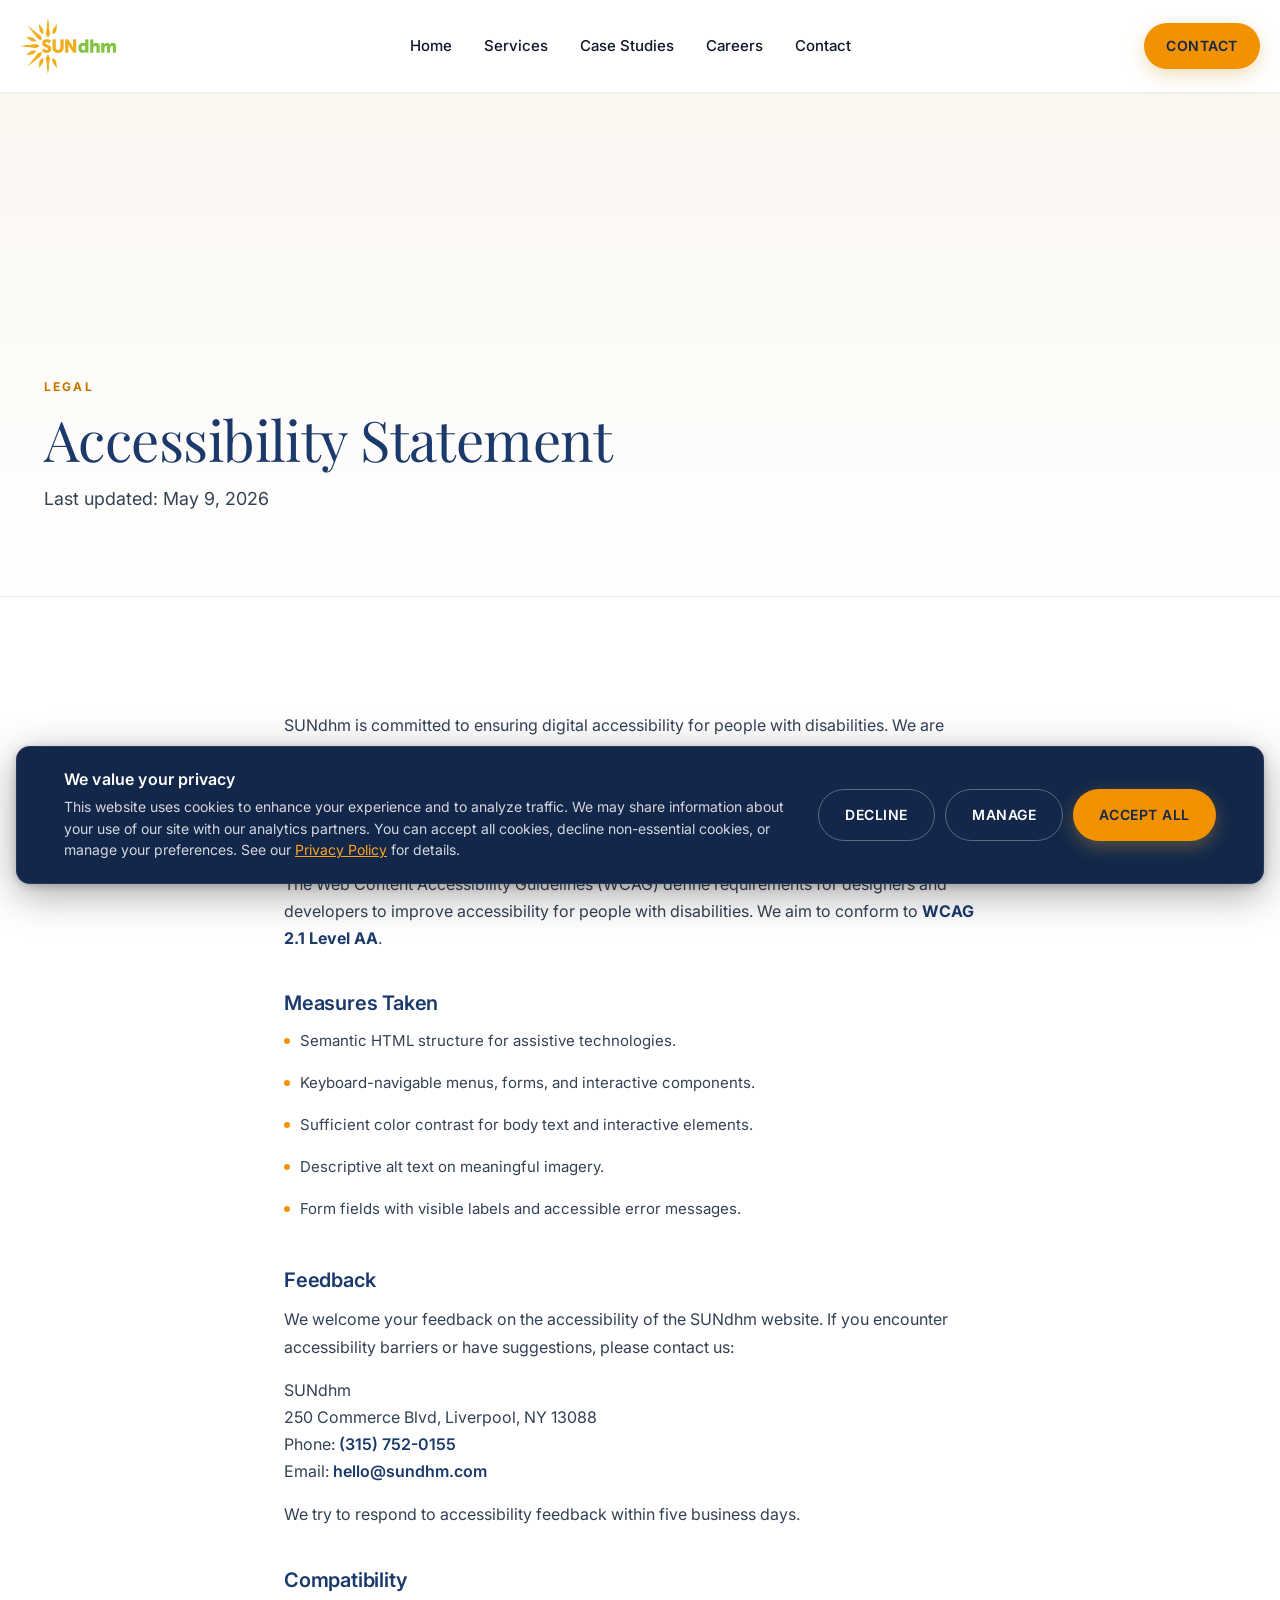
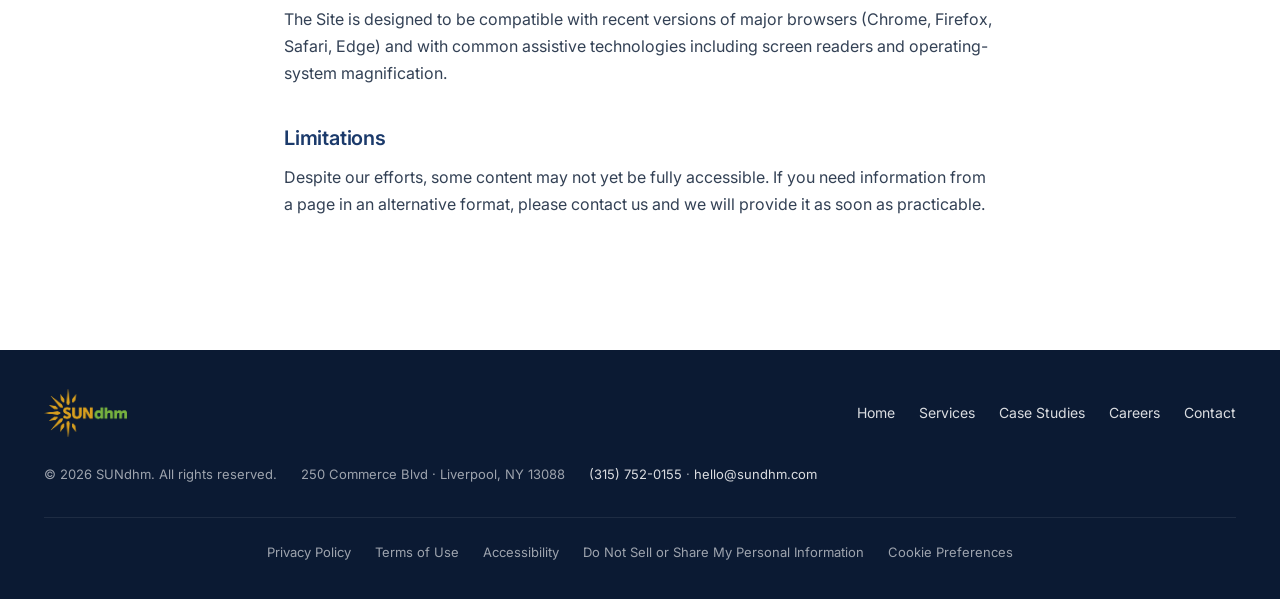
==== accessibility.html @ 51ddf838 "Add top-level Case Studies hub page, keep preview clip on Services - New /case-studies.html hub page" ====
<!doctype html>
<html lang="en">
<head>
<meta charset="utf-8" />
<meta name="viewport" content="width=device-width,initial-scale=1" />
<title>Accessibility Statement · SUNdhm</title>
<meta name="description" content="SUNdhm's commitment to digital accessibility and conformance with WCAG 2.1 Level AA." />
<link rel="canonical" href="https://www.sundhm.com/accessibility.html" />

<meta name="geo.region" content="US-NY" />
<meta name="geo.placename" content="Liverpool" />

<meta property="og:type" content="website" />
<meta property="og:site_name" content="SUNdhm" />
<meta property="og:locale" content="en_US" />
<meta property="og:title" content="Accessibility Statement · SUNdhm" />
<meta property="og:description" content="SUNdhm's commitment to digital accessibility and conformance with WCAG 2.1 Level AA." />
<meta property="og:url" content="https://www.sundhm.com/accessibility.html" />
<meta property="og:image" content="https://www.sundhm.com/assets/images/hero-hotel.jpg" />

<meta name="twitter:card" content="summary_large_image" />
<meta name="twitter:title" content="Accessibility Statement · SUNdhm" />
<meta name="twitter:description" content="SUNdhm's commitment to digital accessibility and conformance with WCAG 2.1 Level AA." />
<meta name="twitter:image" content="https://www.sundhm.com/assets/images/hero-hotel.jpg" />

<link rel="icon" href="./assets/images/favicon.ico" />
<link rel="apple-touch-icon" href="./assets/images/logo-mark.png" />
<link rel="preconnect" href="https://fonts.googleapis.com" />
<link rel="preconnect" href="https://fonts.gstatic.com" crossorigin />
<link href="https://fonts.googleapis.com/css2?family=Inter:wght@400;500;600;700&family=Playfair+Display:ital,wght@0,400;0,500;0,600;1,400&display=swap" rel="stylesheet" />
<link rel="stylesheet" href="./style.css?v=1778463104" />

<script type="application/ld+json">
{
  "@context": "https://schema.org",
  "@type": "Organization",
  "name": "SUNdhm",
  "url": "https://www.sundhm.com",
  "logo": "https://www.sundhm.com/assets/images/logo.png",
  "email": "hello@sundhm.com",
  "telephone": "+1-315-752-0155",
  "address": {
    "@type": "PostalAddress",
    "streetAddress": "250 Commerce Blvd",
    "addressLocality": "Liverpool",
    "addressRegion": "NY",
    "postalCode": "13088",
    "addressCountry": "US"
  },
  "areaServed": { "@type": "State", "name": "New York" }
}
</script>
</head>
<body class="sundhm">
<a class="skip-link" href="#main">Skip to main content</a>
<header class="sd-header sd-header--solid" id="top">
  <div class="container sd-header__inner">
    <a href="./index.html" class="sd-header__logo" aria-label="SUNdhm home">
      <img src="./assets/images/logo.png" alt="SUNdhm" width="120" height="70" />
    </a>
    <nav class="sd-header__nav" aria-label="Primary">
      <a href="./index.html">Home</a>
      <a href="./services.html">Services</a>
      <a href="./case-studies.html">Case Studies</a>
      <a href="./careers.html">Careers</a>
      <a href="./contact.html">Contact</a>
    </nav>
    <a class="btn btn--gold sd-header__cta" href="./contact.html">Contact</a>
    <button class="sd-header__menu-btn" aria-label="Open menu" id="menuBtn" aria-expanded="false" aria-controls="mobileNav">
      <svg width="24" height="24" viewBox="0 0 24 24" fill="none" stroke="currentColor" stroke-width="2"><path d="M4 6h16M4 12h16M4 18h16"/></svg>
    </button>
  </div>
</header>

<!-- Mobile nav: scrim + half-popout drawer (sibling of header so position:fixed isn't contained by header's backdrop-filter) -->
<div class="sd-mobile-nav__scrim" id="mobileNavScrim" aria-hidden="true"></div>
<nav class="sd-mobile-nav" id="mobileNav" aria-label="Mobile" aria-hidden="true">
  <div class="sd-mobile-nav__top">
    <a href="./index.html" class="sd-mobile-nav__logo" aria-label="SUNdhm home">
      <img src="./assets/images/logo.png" alt="SUNdhm" width="100" height="58" />
    </a>
    <button class="sd-mobile-nav__close" aria-label="Close menu" id="menuClose">
      <svg width="28" height="28" viewBox="0 0 24 24" fill="none" stroke="currentColor" stroke-width="2"><path d="M18 6L6 18M6 6l12 12"/></svg>
    </button>
  </div>
  <div class="sd-mobile-nav__links">
    <a href="./index.html">Home</a>
    <a href="./services.html">Services</a>
    <a href="./case-studies.html">Case Studies</a>
    <a href="./careers.html">Careers</a>
    <a href="./contact.html">Contact</a>
  </div>
  <div class="sd-mobile-nav__foot">
    <a class="btn btn--gold" href="./contact.html">Get in touch</a>
    <p class="sd-mobile-nav__meta"><a href="tel:+13157520155">(315) 752-0155</a><br/><a href="mailto:hello@sundhm.com">hello@sundhm.com</a></p>
  </div>
</nav>
<main id="main" tabindex="-1">

<section class="page-hero">
  <div class="container">
    <p class="eyebrow">Legal</p>
    <h1 class="serif">Accessibility Statement</h1>
    <p class="lead" style="max-width: 720px; margin-top: 16px;">Last updated: May 9, 2026</p>
  </div>
</section>

<section class="section">
  <div class="container legal-doc">
    <p>SUNdhm is committed to ensuring digital accessibility for people with disabilities. We are continually improving the user experience for everyone and applying the relevant accessibility standards.</p>

    <h2>Conformance Status</h2>
    <p>The Web Content Accessibility Guidelines (WCAG) define requirements for designers and developers to improve accessibility for people with disabilities. We aim to conform to <strong>WCAG 2.1 Level AA</strong>.</p>

    <h2>Measures Taken</h2>
    <ul class="spec-list">
      <li>Semantic HTML structure for assistive technologies.</li>
      <li>Keyboard-navigable menus, forms, and interactive components.</li>
      <li>Sufficient color contrast for body text and interactive elements.</li>
      <li>Descriptive alt text on meaningful imagery.</li>
      <li>Form fields with visible labels and accessible error messages.</li>
    </ul>

    <h2>Feedback</h2>
    <p>We welcome your feedback on the accessibility of the SUNdhm website. If you encounter accessibility barriers or have suggestions, please contact us:</p>
    <p>SUNdhm<br/>250 Commerce Blvd, Liverpool, NY 13088<br/>Phone: <a href="tel:+13157520155">(315) 752-0155</a><br/>Email: <a href="mailto:hello@sundhm.com?subject=Accessibility%20Feedback">hello@sundhm.com</a></p>
    <p>We try to respond to accessibility feedback within five business days.</p>

    <h2>Compatibility</h2>
    <p>The Site is designed to be compatible with recent versions of major browsers (Chrome, Firefox, Safari, Edge) and with common assistive technologies including screen readers and operating-system magnification.</p>

    <h2>Limitations</h2>
    <p>Despite our efforts, some content may not yet be fully accessible. If you need information from a page in an alternative format, please contact us and we will provide it as soon as practicable.</p>
  </div>
</section>

</main>
<footer class="sd-footer">
  <div class="container">
    <div class="sd-footer__inner">
      <a href="./index.html" class="sd-footer__logo">
        <img src="./assets/images/logo.png" alt="SUNdhm" width="100" height="58" />
      </a>
      <nav class="sd-footer__nav" aria-label="Footer">
        <a href="./index.html">Home</a>
        <a href="./services.html">Services</a>
        <a href="./case-studies.html">Case Studies</a>
        <a href="./careers.html">Careers</a>
        <a href="./contact.html">Contact</a>
      </nav>
      <div class="sd-footer__meta">
        <span>© <span id="year"></span> SUNdhm. All rights reserved.</span>
        <span>250 Commerce Blvd · Liverpool, NY 13088</span>
        <span><a href="tel:+13157520155">(315) 752-0155</a> · <a href="mailto:hello@sundhm.com">hello@sundhm.com</a></span>
      </div>
    </div>
    <div class="sd-footer__legal">
      <a href="./privacy.html">Privacy Policy</a>
      <a href="./terms.html">Terms of Use</a>
      <a href="./accessibility.html">Accessibility</a>
      <a href="./privacy.html#privacy-requests">Do Not Sell or Share My Personal Information</a>
      <a href="#" id="cookieReopen">Cookie Preferences</a>
    </div>
  </div>
</footer>

<!-- Cookie consent banner (US compliance / CCPA-ready) -->
<div id="cookieBanner" class="cookie-banner" hidden role="dialog" aria-label="Cookie consent" aria-live="polite">
  <div class="cookie-banner__inner">
    <div class="cookie-banner__body">
      <h3 class="cookie-banner__title">We value your privacy</h3>
      <p>This website uses cookies to enhance your experience and to analyze traffic. We may share information about your use of our site with our analytics partners. You can accept all cookies, decline non-essential cookies, or manage your preferences. See our <a href="./privacy.html">Privacy Policy</a> for details.</p>
    </div>
    <div class="cookie-banner__actions">
      <button type="button" class="btn btn--ghost" id="cookieDecline">Decline</button>
      <button type="button" class="btn btn--ghost" id="cookieManage">Manage</button>
      <button type="button" class="btn btn--gold" id="cookieAccept">Accept all</button>
    </div>
  </div>
</div>

<!-- Cookie preferences modal -->
<div id="cookieModal" class="cookie-modal" hidden role="dialog" aria-modal="true" aria-labelledby="cookieModalTitle">
  <div class="cookie-modal__backdrop" id="cookieModalBackdrop"></div>
  <div class="cookie-modal__panel">
    <button type="button" class="cookie-modal__close" id="cookieModalClose" aria-label="Close">
      <svg width="22" height="22" viewBox="0 0 24 24" fill="none" stroke="currentColor" stroke-width="2"><path d="M18 6L6 18M6 6l12 12"/></svg>
    </button>
    <h3 id="cookieModalTitle" class="serif">Cookie preferences</h3>
    <p>Choose which cookies you allow. Your preferences are saved on this device and apply only to sundhm.com.</p>
    <div class="cookie-row">
      <div>
        <strong>Strictly necessary</strong>
        <p>Required for the site to function (security, navigation, form submission). Cannot be disabled.</p>
      </div>
      <span class="cookie-toggle cookie-toggle--locked">Always on</span>
    </div>
    <label class="cookie-row">
      <div>
        <strong>Analytics</strong>
        <p>Helps us understand how visitors use our site so we can improve it. Anonymous and aggregated.</p>
      </div>
      <input type="checkbox" id="prefAnalytics" class="cookie-toggle__input" />
      <span class="cookie-toggle"><span class="cookie-toggle__dot"></span></span>
    </label>
    <label class="cookie-row">
      <div>
        <strong>Marketing</strong>
        <p>Used by our advertising partners to show relevant ads on other sites. Disabled by default.</p>
      </div>
      <input type="checkbox" id="prefMarketing" class="cookie-toggle__input" />
      <span class="cookie-toggle"><span class="cookie-toggle__dot"></span></span>
    </label>
    <div class="cookie-modal__actions">
      <button type="button" class="btn btn--ghost" id="cookieRejectAll">Reject non-essential</button>
      <button type="button" class="btn btn--gold" id="cookieSavePrefs">Save preferences</button>
    </div>
  </div>
</div>

<script>
  document.getElementById('year').textContent = new Date().getFullYear();

  const menuBtn = document.getElementById('menuBtn');
  const mobileNav = document.getElementById('mobileNav');
  const menuClose = document.getElementById('menuClose');
  const scrim = document.getElementById('mobileNavScrim');
  function openMobileNav() {
    if (mobileNav) {
      mobileNav.classList.add('is-open');
      mobileNav.setAttribute('aria-hidden', 'false');
    }
    if (scrim) scrim.classList.add('is-open');
    if (menuBtn) menuBtn.setAttribute('aria-expanded', 'true');
    document.documentElement.classList.add('nav-locked');
  }
  function closeMobileNav() {
    if (mobileNav) {
      mobileNav.classList.remove('is-open');
      mobileNav.setAttribute('aria-hidden', 'true');
    }
    if (scrim) scrim.classList.remove('is-open');
    if (menuBtn) menuBtn.setAttribute('aria-expanded', 'false');
    document.documentElement.classList.remove('nav-locked');
  }
  if (menuBtn) menuBtn.addEventListener('click', openMobileNav);
  if (menuClose) menuClose.addEventListener('click', closeMobileNav);
  if (scrim) scrim.addEventListener('click', closeMobileNav);
  document.querySelectorAll('.sd-mobile-nav a').forEach(a => a.addEventListener('click', closeMobileNav));
  document.addEventListener('keydown', (e) => { if (e.key === 'Escape' && mobileNav && mobileNav.classList.contains('is-open')) closeMobileNav(); });

  const header = document.querySelector('.sd-header');
  const setHeaderState = () => {
    if (window.scrollY > 40) header.classList.add('is-scrolled');
    else header.classList.remove('is-scrolled');
  };
  setHeaderState();
  window.addEventListener('scroll', setHeaderState, { passive: true });

  const io = new IntersectionObserver((entries) => {
    entries.forEach(e => { if (e.isIntersecting) { e.target.classList.add('is-visible'); io.unobserve(e.target); } });
  }, { threshold: 0.12 });
  document.querySelectorAll('.reveal').forEach(el => io.observe(el));

  document.querySelectorAll('.svc-card').forEach(card => {
    const head = card.querySelector('.svc-card__head');
    if (!head) return;
    head.addEventListener('click', () => {
      const open = card.classList.toggle('is-open');
      head.setAttribute('aria-expanded', open ? 'true' : 'false');
    });
  });

  // ============ Cookie consent ============
  (function(){
    const KEY = 'sundhm_cookie_consent_v1';
    const banner = document.getElementById('cookieBanner');
    const modal  = document.getElementById('cookieModal');
    const accept = document.getElementById('cookieAccept');
    const decline= document.getElementById('cookieDecline');
    const manage = document.getElementById('cookieManage');
    const reopen = document.getElementById('cookieReopen');
    const close  = document.getElementById('cookieModalClose');
    const back   = document.getElementById('cookieModalBackdrop');
    const save   = document.getElementById('cookieSavePrefs');
    const reject = document.getElementById('cookieRejectAll');
    const prefA  = document.getElementById('prefAnalytics');
    const prefM  = document.getElementById('prefMarketing');
    if (!banner) return;

    // Safe storage shim with in-memory fallback for sandboxed iframes that block storage APIs.
    var memStore = {};
    var storage = (function(){
      try {
        var s = window['local' + 'Storage'];
        var t = '__sundhm_test__';
        s.setItem(t, '1'); s.removeItem(t);
        return { get: function(k){ return s.getItem(k); }, set: function(k,v){ s.setItem(k,v); } };
      } catch(e){
        return { get: function(k){ return memStore[k] || null; }, set: function(k,v){ memStore[k] = v; } };
      }
    })();

    function read() {
      try { return JSON.parse(storage.get(KEY) || 'null'); } catch(e) { return null; }
    }
    function write(state) {
      state.timestamp = new Date().toISOString();
      storage.set(KEY, JSON.stringify(state));
      // Hook for analytics: gate any tracking scripts on state.analytics === true
      window.dispatchEvent(new CustomEvent('cookieconsent', { detail: state }));
    }
    function showBanner(){ banner.hidden = false; }
    function hideBanner(){ banner.hidden = true; }
    function showModal(){
      const cur = read() || { analytics:false, marketing:false };
      if (prefA) prefA.checked = !!cur.analytics;
      if (prefM) prefM.checked = !!cur.marketing;
      modal.hidden = false;
      document.body.style.overflow = 'hidden';
    }
    function hideModal(){ modal.hidden = true; document.body.style.overflow = ''; }

    if (!read()) showBanner();

    accept && accept.addEventListener('click', () => {
      write({ necessary:true, analytics:true, marketing:true, choice:'accept-all' });
      hideBanner();
    });
    decline && decline.addEventListener('click', () => {
      write({ necessary:true, analytics:false, marketing:false, choice:'decline' });
      hideBanner();
    });
    manage && manage.addEventListener('click', showModal);
    reopen && reopen.addEventListener('click', (e) => { e.preventDefault(); showModal(); });
    close && close.addEventListener('click', hideModal);
    back && back.addEventListener('click', hideModal);
    save && save.addEventListener('click', () => {
      write({ necessary:true, analytics: !!(prefA && prefA.checked), marketing: !!(prefM && prefM.checked), choice:'custom' });
      hideModal(); hideBanner();
    });
    reject && reject.addEventListener('click', () => {
      write({ necessary:true, analytics:false, marketing:false, choice:'reject-all' });
      hideModal(); hideBanner();
    });

    // Public consent helper for future analytics/pixels.
    // Usage: SundhmConsent.onAnalytics(function(){ /* load GA */ });
    //        SundhmConsent.onMarketing(function(){ /* load Meta pixel */ });
    window.SundhmConsent = {
      get: read,
      has: function(cat){ var s = read(); return !!(s && s[cat]); },
      onAnalytics: function(cb){
        if (this.has('analytics')) { try { cb(); } catch(e){} return; }
        window.addEventListener('cookieconsent', function once(e){
          if (e.detail && e.detail.analytics) { window.removeEventListener('cookieconsent', once); try { cb(); } catch(err){} }
        });
      },
      onMarketing: function(cb){
        if (this.has('marketing')) { try { cb(); } catch(e){} return; }
        window.addEventListener('cookieconsent', function once(e){
          if (e.detail && e.detail.marketing) { window.removeEventListener('cookieconsent', once); try { cb(); } catch(err){} }
        });
      }
    };
  })();
</script>
</body>
</html>
---- style.css ----
/* ========================================================================
   SYRACUSE GRAND — Brand stylesheet
   Edit colors / type / spacing here. All pages use these tokens.
   ======================================================================== */

:root {
  /* Brand colors (from logo) */
  --navy:        #1B3A6B;
  --navy-deep:   #122749;
  --navy-soft:   #24477F;
  --gold:        #D4A03B;
  --gold-bright: #E6B453;
  --gold-deep:   #B0832A;
  --gold-text:   #8C6315;  /* AA-compliant on white for small text (5.37:1) */

  /* Neutrals */
  --ink:         #0F172A;
  --ink-soft:    #334155;
  --muted:       #64748B;
  --line:        rgba(15, 23, 42, 0.10);
  --line-strong: rgba(15, 23, 42, 0.18);
  --cream:       #FAF7F1;
  --bg:          #FFFFFF;
  --bg-soft:     #F7F5F0;

  /* Type */
  --serif: "Playfair Display", "Cormorant Garamond", Georgia, serif;
  --sans:  "Inter", -apple-system, "Segoe UI", Helvetica, Arial, sans-serif;

  /* Spacing scale */
  --s-1: 4px;   --s-2: 8px;   --s-3: 12px; --s-4: 16px;
  --s-5: 20px;  --s-6: 24px;  --s-8: 32px; --s-10: 40px;
  --s-12: 48px; --s-16: 64px; --s-20: 80px; --s-24: 96px;
  --s-32: 128px;

  /* Layout */
  --container: 1240px;
  --radius:    14px;
  --radius-lg: 22px;

  /* Shadows */
  --shadow-sm: 0 2px 8px rgba(15,23,42,.06), 0 1px 2px rgba(15,23,42,.04);
  --shadow-md: 0 12px 32px rgba(15,23,42,.10), 0 2px 6px rgba(15,23,42,.05);
  --shadow-lg: 0 30px 60px rgba(15,23,42,.18);

  /* Motion */
  --ease: cubic-bezier(.22,.61,.36,1);
}

/* ----------------- Reset ----------------- */
*, *::before, *::after { box-sizing: border-box; }
html { scroll-behavior: smooth; -webkit-text-size-adjust: 100%; }
body {
  margin: 0;
  font-family: var(--sans);
  font-size: 16px;
  line-height: 1.6;
  color: var(--ink);
  background: var(--bg);
  -webkit-font-smoothing: antialiased;
  text-rendering: optimizeLegibility;
}
img, picture, video { max-width: 100%; display: block; }
a { color: inherit; text-decoration: none; }
button { font: inherit; cursor: pointer; border: none; background: none; }
:focus-visible { outline: 2px solid var(--gold); outline-offset: 3px; border-radius: 4px; }

/* ----------------- Typography ----------------- */
.serif { font-family: var(--serif); font-weight: 500; letter-spacing: -0.01em; }
h1, h2, h3, h4 { font-family: var(--serif); font-weight: 500; letter-spacing: -0.015em; line-height: 1.15; margin: 0; color: var(--navy-deep); }
h1 { font-size: clamp(40px, 7vw, 88px); }
h2 { font-size: clamp(30px, 4.2vw, 52px); }
h3 { font-size: clamp(22px, 2.4vw, 30px); }
h4 { font-size: clamp(18px, 1.6vw, 22px); }
.eyebrow {
  font-family: var(--sans);
  font-size: 12px;
  letter-spacing: 0.18em;
  text-transform: uppercase;
  font-weight: 700;
  color: var(--gold-text);
}
.lead { font-size: clamp(17px, 1.4vw, 20px); color: var(--ink-soft); line-height: 1.6; max-width: 62ch; }

/* ----------------- Layout ----------------- */
.container { width: 100%; max-width: var(--container); margin: 0 auto; padding: 0 24px; }
.section { padding: clamp(72px, 9vw, 128px) 0; }
.section--soft { background: var(--bg-soft); }
.section--navy { background: var(--navy-deep); color: #E7ECF5; }
.section--navy h1, .section--navy h2, .section--navy h3 { color: #fff; }
.grid { display: grid; gap: var(--s-6); }
.grid-2 { grid-template-columns: 1fr; gap: var(--s-12); }
.grid-3 { grid-template-columns: 1fr; gap: var(--s-6); }
.grid-4 { grid-template-columns: 1fr; gap: var(--s-6); }
@media (min-width: 720px) {
  .grid-2 { grid-template-columns: 1fr 1fr; gap: var(--s-16); align-items: center; }
  .grid-3 { grid-template-columns: repeat(2, 1fr); }
  .grid-4 { grid-template-columns: repeat(2, 1fr); }
}
@media (min-width: 1024px) {
  .grid-3 { grid-template-columns: repeat(3, 1fr); }
  .grid-4 { grid-template-columns: repeat(4, 1fr); }
}

/* ----------------- Buttons ----------------- */
.btn {
  display: inline-flex; align-items: center; gap: 10px;
  padding: 14px 26px;
  border-radius: 999px;
  font-weight: 600;
  font-size: 14px;
  letter-spacing: 0.04em;
  text-transform: uppercase;
  transition: transform .25s var(--ease), box-shadow .25s var(--ease), background .25s var(--ease), color .25s var(--ease);
  white-space: nowrap;
}
.btn--gold { background: var(--gold); color: var(--navy-deep); box-shadow: 0 6px 18px rgba(212,160,59,.35); }
.btn--gold:hover { background: var(--gold-bright); transform: translateY(-2px); box-shadow: 0 10px 24px rgba(212,160,59,.45); }
.btn--ghost { background: transparent; color: var(--navy-deep); border: 1.5px solid var(--line-strong); }
.btn--ghost:hover { border-color: var(--navy); background: var(--navy); color: #fff; }
.btn--ghost-light { background: transparent; color: #fff; border: 1.5px solid rgba(255,255,255,.4); }
.btn--ghost-light:hover { background: #fff; color: var(--navy-deep); }
.btn .arrow { transition: transform .25s var(--ease); }
.btn:hover .arrow { transform: translateX(4px); }

/* ----------------- Header ----------------- */
.header {
  position: fixed; inset: 0 0 auto 0; z-index: 100;
  padding: 18px 0;
  transition: background .35s var(--ease), padding .35s var(--ease), box-shadow .35s var(--ease);
}
.header--transparent { background: transparent; }
.header--solid { background: rgba(255,255,255,.94); backdrop-filter: blur(14px); box-shadow: 0 1px 0 var(--line); padding: 12px 0; }
.header__inner { display: flex; align-items: center; justify-content: space-between; gap: 16px; }
.header__logo { display: flex; align-items: center; gap: 12px; color: #fff; text-decoration: none; flex-shrink: 0; white-space: nowrap; }
.header--solid .header__logo { color: var(--navy-deep); }
.header__logo-mark { width: 32px; height: 45px; flex-shrink: 0; position: relative; display: inline-block; }
.header__logo-mark .logo-mark { position: absolute; inset: 0; width: 100%; height: 100%; object-fit: contain; transition: opacity .25s ease; }
/* Default (transparent over hero): show white mark */
.header--transparent .header__logo-mark .logo-mark--gold { opacity: 0; }
.header--transparent .header__logo-mark .logo-mark--white { opacity: 1; }
/* Scrolled solid header: show gold mark */
.header--solid .header__logo-mark .logo-mark--gold { opacity: 1; }
.header--solid .header__logo-mark .logo-mark--white { opacity: 0; }
.header__logo-text { font-family: var(--serif); font-size: 20px; letter-spacing: 0.05em; }
.header__nav { display: none; gap: 22px; flex-wrap: nowrap; }
@media (min-width: 1080px) { .header__nav { display: flex; gap: 24px; } }
@media (min-width: 1200px) { .header__nav { gap: 28px; } }
.header__nav a {
  font-size: 13px; font-weight: 500; letter-spacing: 0.05em; text-transform: uppercase;
  color: rgba(255,255,255,.85); position: relative; padding: 6px 0;
  transition: color .2s var(--ease);
  white-space: nowrap;
}
.header--solid .header__nav a { color: var(--ink-soft); }
.header__nav a::after {
  content: ''; position: absolute; left: 0; bottom: 0; height: 1.5px; width: 0; background: var(--gold);
  transition: width .3s var(--ease);
}
.header__nav a:hover { color: #fff; }
.header--solid .header__nav a:hover { color: var(--navy-deep); }
.header__nav a:hover::after, .header__nav a.active::after { width: 100%; }
.header__nav a.active { color: var(--gold); }
.header__cta { display: none; }
@media (min-width: 720px) { .header__cta { display: inline-flex; } }
.header__menu-btn {
  display: inline-flex; align-items: center; justify-content: center;
  width: 44px; height: 44px; color: #fff;
}
.header--solid .header__menu-btn { color: var(--navy-deep); }
@media (min-width: 1080px) { .header__menu-btn { display: none; } }

/* Mobile drawer */
.mobile-nav {
  position: fixed; inset: 0; background: var(--navy-deep); z-index: 200;
  display: flex; flex-direction: column;
  transform: translateX(100%); transition: transform .4s var(--ease);
  padding: 80px 32px 32px;
}
.mobile-nav.open { transform: translateX(0); }
.mobile-nav__close { position: absolute; top: 22px; right: 22px; width: 44px; height: 44px; color: #fff; }
.mobile-nav a {
  font-family: var(--serif);
  font-size: 28px; color: #fff; padding: 14px 0;
  border-bottom: 1px solid rgba(255,255,255,.1);
}
.mobile-nav a.active { color: var(--gold); }
.mobile-nav .btn { margin-top: 24px; align-self: flex-start; }

/* ----------------- Hero ----------------- */
.hero {
  position: relative;
  min-height: 92vh;
  display: flex; align-items: center;
  color: #fff;
  overflow: hidden;
  isolation: isolate;
}
.hero__bg { position: absolute; inset: 0; z-index: -2; }
.hero__bg img { width: 100%; height: 100%; object-fit: cover; }
.hero__overlay { position: absolute; inset: 0; z-index: -1;
  background: linear-gradient(180deg, rgba(18,39,73,.55) 0%, rgba(18,39,73,.5) 40%, rgba(18,39,73,.85) 100%);
}
.hero__content { padding: 120px 0 80px; max-width: 760px; }
.hero h1 { color: #fff; font-weight: 400; }
.hero h1 em { font-style: italic; color: var(--gold-bright); }
.hero__lead { font-size: clamp(16px, 1.4vw, 19px); color: rgba(255,255,255,.85); margin: 24px 0 36px; max-width: 540px; }
.hero__cta { display: flex; gap: 14px; flex-wrap: wrap; }
.hero__scroll {
  position: absolute; bottom: 32px; left: 50%; transform: translateX(-50%);
  font-size: 11px; letter-spacing: 0.25em; text-transform: uppercase;
  color: rgba(255,255,255,.6); display: flex; flex-direction: column; align-items: center; gap: 12px;
}
.hero__scroll-line { width: 1px; height: 40px; background: rgba(255,255,255,.4); position: relative; overflow: hidden; }
.hero__scroll-line::after {
  content: ''; position: absolute; top: -40px; left: 0; width: 100%; height: 40px;
  background: var(--gold); animation: scrollDot 2.4s var(--ease) infinite;
}
@keyframes scrollDot { 0% { top: -40px; } 100% { top: 100%; } }

/* Page hero (interior pages) */
.page-hero {
  position: relative; min-height: 56vh; display: flex; align-items: flex-end;
  color: #fff; overflow: hidden; isolation: isolate;
  padding: 120px 0 64px;
}
.page-hero__bg { position: absolute; inset: 0; z-index: -2; }
.page-hero__bg img { width: 100%; height: 100%; object-fit: cover; }
.page-hero__overlay { position: absolute; inset: 0; z-index: -1;
  background: linear-gradient(180deg, rgba(18,39,73,.5), rgba(18,39,73,.85)); }
.page-hero h1 { color: #fff; font-weight: 400; max-width: 18ch; }
.page-hero .eyebrow { color: var(--gold-bright); }

/* ----------------- Booking strip (sticky on every page) ----------------- */
.book-strip {
  background: var(--navy-deep); color: #fff;
  padding: 18px 0;
}
.book-strip__inner { display: flex; align-items: center; justify-content: space-between; flex-wrap: wrap; gap: 16px; }
.book-strip__text { font-family: var(--serif); font-size: 22px; letter-spacing: 0.02em; }
.book-strip__text small { display: block; font-family: var(--sans); font-size: 12px; letter-spacing: 0.18em; text-transform: uppercase; color: var(--gold-bright); margin-bottom: 4px; font-weight: 600; }

/* ----------------- Cards ----------------- */
.card {
  background: #fff; border: 1px solid var(--line); border-radius: var(--radius-lg);
  overflow: hidden;
  transition: transform .3s var(--ease), box-shadow .3s var(--ease), border-color .3s var(--ease);
}
.card:hover { transform: translateY(-4px); box-shadow: var(--shadow-md); border-color: var(--line-strong); }
.card__media { aspect-ratio: 4/3; overflow: hidden; background: var(--bg-soft); }
.card__media img { width: 100%; height: 100%; object-fit: cover; transition: transform .6s var(--ease); }
.card:hover .card__media img { transform: scale(1.04); }
.card__body { padding: 24px 26px 28px; }
.card__title { font-family: var(--serif); font-size: 22px; color: var(--navy-deep); margin-bottom: 8px; }
.card__meta { font-size: 12px; letter-spacing: 0.16em; text-transform: uppercase; color: var(--gold-deep); font-weight: 600; margin-bottom: 12px; }
.card__desc { color: var(--ink-soft); font-size: 15px; }
.card__link { display: inline-flex; align-items: center; gap: 6px; margin-top: 16px; color: var(--navy); font-weight: 600; font-size: 13px; letter-spacing: 0.06em; text-transform: uppercase; }
.card__link .arrow { transition: transform .25s var(--ease); }
.card__link:hover .arrow { transform: translateX(4px); }

/* Amenity tile (icon + text) */
.amenity {
  background: #fff; padding: 28px; border-radius: var(--radius-lg); border: 1px solid var(--line);
  transition: transform .3s var(--ease), box-shadow .3s var(--ease);
}
.amenity:hover { transform: translateY(-3px); box-shadow: var(--shadow-md); }
.amenity__icon { width: 48px; height: 48px; color: var(--gold-deep); margin-bottom: 20px; }
.amenity__title { font-family: var(--serif); font-size: 20px; color: var(--navy-deep); margin-bottom: 8px; }
.amenity__desc { color: var(--ink-soft); font-size: 14.5px; }

/* Stat band */
.stats { display: grid; grid-template-columns: repeat(2, 1fr); gap: 1px; background: rgba(255,255,255,.12); }
@media (min-width: 720px) { .stats { grid-template-columns: repeat(4, 1fr); } }
.stat { padding: 36px 24px; background: var(--navy-deep); text-align: center; }
.stat__num { font-family: var(--serif); font-size: clamp(36px, 4vw, 52px); color: var(--gold-bright); line-height: 1; }
.stat__lab { font-size: 12px; letter-spacing: 0.18em; text-transform: uppercase; color: rgba(255,255,255,.7); margin-top: 10px; }

/* Image + Text split */
.split { display: grid; gap: var(--s-12); align-items: center; }
@media (min-width: 900px) { .split { grid-template-columns: 1.1fr 1fr; gap: var(--s-20); } .split--reverse { grid-template-columns: 1fr 1.1fr; } .split--reverse > :first-child { order: 2; } }
.split__media { border-radius: var(--radius-lg); overflow: hidden; aspect-ratio: 4/3; }
.split__media img { width: 100%; height: 100%; object-fit: cover; }

/* Suite gallery: bed shot + sitting area shot stacked */
.split__media:has(.suite-gallery) { aspect-ratio: auto; border-radius: 0; overflow: visible; }
.suite-gallery { display: grid; gap: var(--s-3); }
.suite-gallery > img,
.suite-gallery figure img { width: 100%; height: 100%; object-fit: cover; display: block; border-radius: var(--radius-lg); aspect-ratio: 4/3; }
.suite-gallery figure { margin: 0; position: relative; }
.suite-gallery figcaption { position: absolute; left: 12px; bottom: 12px; background: rgba(11, 25, 49, 0.78); color: #fff; padding: 6px 12px; border-radius: 999px; font-size: 11px; letter-spacing: 0.12em; text-transform: uppercase; font-weight: 600; backdrop-filter: blur(4px); }

/* ----------------- Footer ----------------- */
.footer { background: var(--navy-deep); color: rgba(255,255,255,.78); padding: 80px 0 40px; }
.footer__grid { display: grid; gap: 48px; grid-template-columns: 1fr; }
@media (min-width: 760px) { .footer__grid { grid-template-columns: 1.4fr 1fr 1fr 1fr; } }
.footer__logo { display: flex; align-items: center; gap: 12px; color: #fff; margin-bottom: 18px; text-decoration: none; }
.footer__logo-mark { display: inline-block; width: 36px; height: 50px; flex-shrink: 0; }
.footer__logo-mark img { width: 100%; height: 100%; object-fit: contain; display: block; }
.footer__logo-text { font-family: var(--serif); font-size: 22px; letter-spacing: 0.05em; }
.footer h4 { color: #fff; font-family: var(--sans); font-size: 12px; letter-spacing: 0.18em; text-transform: uppercase; font-weight: 600; margin-bottom: 18px; }
.footer ul { list-style: none; padding: 0; margin: 0; display: flex; flex-direction: column; gap: 10px; }
.footer a { font-size: 14px; transition: color .2s var(--ease); }
.footer a:hover { color: var(--gold-bright); }
.footer__bottom {
  margin-top: 56px; padding-top: 28px; border-top: 1px solid rgba(255,255,255,.12);
  display: flex; justify-content: space-between; flex-wrap: wrap; gap: 16px;
  font-size: 12.5px; color: rgba(255,255,255,.55);
}

/* ----------------- Mobile booking bar (always visible on phones) ----------------- */
.mobile-book {
  position: fixed; bottom: 0; left: 0; right: 0; z-index: 90;
  background: var(--navy-deep); padding: 12px 16px;
  display: flex; gap: 10px;
  box-shadow: 0 -10px 30px rgba(0,0,0,.2);
}
.mobile-book .btn { flex: 1; justify-content: center; padding: 14px; font-size: 13px; }
@media (min-width: 720px) { .mobile-book { display: none; } }

/* Add bottom padding on mobile to avoid being covered by mobile-book */
@media (max-width: 719px) {
  body { padding-bottom: 72px; }
}

/* ----------------- Reveal animation ----------------- */
.reveal { opacity: 0; transform: translateY(28px); transition: opacity .9s var(--ease), transform .9s var(--ease); }
.reveal.in { opacity: 1; transform: none; }
.reveal:nth-child(2) { transition-delay: .08s; }
.reveal:nth-child(3) { transition-delay: .16s; }
.reveal:nth-child(4) { transition-delay: .24s; }

/* Lists / spec rows */
.spec-list { list-style: none; padding: 0; margin: 16px 0 0; display: grid; gap: 10px; }
.spec-list li { display: flex; gap: 10px; align-items: flex-start; font-size: 15px; color: var(--ink-soft); }
.spec-list li::before { content: ''; width: 6px; height: 6px; margin-top: 9px; background: var(--gold); border-radius: 50%; flex-shrink: 0; }

/* Gallery grid */
.gallery { display: grid; gap: 8px; grid-template-columns: repeat(2, 1fr); grid-auto-rows: 220px; }
@media (min-width: 720px) { .gallery { grid-template-columns: repeat(4, 1fr); grid-auto-rows: 240px; } }
.gallery a { display: block; overflow: hidden; border-radius: 12px; }
.gallery a:nth-child(1) { grid-column: span 2; grid-row: span 2; }
.gallery img { width: 100%; height: 100%; object-fit: cover; transition: transform .6s var(--ease); }
.gallery a:hover img { transform: scale(1.06); }
@media (max-width: 719px) {
  .gallery a:nth-child(1) { grid-column: span 2; grid-row: span 1; }
}

/* Quote / testimonial */
.quote { max-width: 800px; margin: 0 auto; text-align: center; }
.quote p { font-family: var(--serif); font-size: clamp(22px, 2.6vw, 32px); line-height: 1.4; color: var(--navy-deep); font-style: italic; }
.quote cite { display: block; margin-top: 24px; font-style: normal; font-size: 13px; letter-spacing: 0.18em; text-transform: uppercase; color: var(--gold-deep); font-weight: 600; }

/* CTA banner */
.cta-banner { padding: clamp(80px, 10vw, 140px) 0; text-align: center; background: var(--navy-deep); color: #fff; position: relative; overflow: hidden; }
.cta-banner::before { content: ''; position: absolute; inset: 0; background: radial-gradient(800px 400px at 50% 0%, rgba(212,160,59,.18), transparent 60%); }
.cta-banner > * { position: relative; }
.cta-banner h2 { color: #fff; max-width: 18ch; margin: 0 auto 20px; }
.cta-banner p { color: rgba(255,255,255,.75); max-width: 56ch; margin: 0 auto 36px; }

/* Contact info row */
.contact-row { display: grid; gap: 32px; grid-template-columns: 1fr; }
@media (min-width: 720px) { .contact-row { grid-template-columns: repeat(3, 1fr); } }
.contact-row .label { font-size: 12px; letter-spacing: 0.18em; text-transform: uppercase; color: var(--gold-deep); font-weight: 600; margin-bottom: 8px; }
.contact-row .value { font-family: var(--serif); font-size: 22px; color: var(--navy-deep); line-height: 1.4; }
.contact-row a.value:hover { color: var(--gold-deep); }

/* Map embed */
.map { width: 100%; aspect-ratio: 16/9; border: none; border-radius: var(--radius-lg); }

@media (prefers-reduced-motion: reduce) {
  *, *::before, *::after { animation-duration: 0.01ms !important; transition-duration: 0.01ms !important; }
  .reveal { opacity: 1; transform: none; }
}

/* ============================================================
   SUNdhm — single-page additions
   ============================================================ */

/* Use SUNdhm's brand colors as accents on top of the base palette */
.sundhm {
  --sun-orange: #F39200;
  --sun-orange-bright: #FFA31C;
  --sun-grey: #5F6062;
}

/* Override gold tokens to use SUNdhm orange where it appears */
.sundhm {
  --gold:        #F39200;
  --gold-bright: #FFA31C;
  --gold-deep:   #C77600;
  --gold-text:   #8B5A00;  /* AA-compliant on white (5.40:1) */
}

/* ----------- Header ----------- */
.sd-header {
  position: fixed; top: 0; left: 0; right: 0; z-index: 100;
  background: rgba(255,255,255,0);
  backdrop-filter: blur(0);
  transition: background .3s var(--ease), backdrop-filter .3s var(--ease), box-shadow .3s var(--ease);
}
.sd-header.is-scrolled {
  background: rgba(255,255,255,.95);
  backdrop-filter: saturate(140%) blur(10px);
  box-shadow: 0 1px 0 var(--line);
}
.sd-header__inner {
  display: flex; align-items: center; justify-content: space-between;
  gap: 24px; padding: 18px 0;
}
.sd-header__logo { display: flex; align-items: center; }
.sd-header__logo img { display: block; height: 56px; width: auto; }
.sd-header__nav { display: flex; gap: 32px; }
.sd-header__nav a {
  color: var(--ink); font-weight: 500; font-size: 15px;
  position: relative; padding: 6px 0;
}
.sd-header__nav a:hover { color: var(--sun-orange); }
.sd-header__cta { padding: 12px 22px !important; font-size: 14px; }
.sd-header__menu-btn {
  display: none; background: transparent; border: 0; padding: 8px; cursor: pointer; color: var(--ink);
}

/* ===== Mobile nav: half-popout drawer with scrim ===== */
/* Scrim (dimmed backdrop, behind drawer) */
.sd-mobile-nav__scrim {
  position: fixed;
  inset: 0;
  background: rgba(10, 18, 35, 0.55);
  z-index: 999;
  opacity: 0;
  visibility: hidden;
  transition: opacity .28s var(--ease, cubic-bezier(.4,0,.2,1)), visibility 0s linear .28s;
}
.sd-mobile-nav__scrim.is-open {
  opacity: 1;
  visibility: visible;
  transition: opacity .28s var(--ease, cubic-bezier(.4,0,.2,1)), visibility 0s linear 0s;
}

/* Drawer panel - slides in from the right, ~78% of viewport (max 380px) */
.sd-mobile-nav {
  position: fixed !important;
  top: 0 !important;
  right: 0 !important;
  bottom: 0 !important;
  left: auto !important;
  width: 78vw;
  max-width: 380px;
  min-width: 280px;
  height: 100vh;
  height: 100dvh;
  z-index: 1000;
  background: var(--navy-deep, #122749) !important;
  color: #fff;
  display: flex !important;
  flex-direction: column !important;
  align-items: stretch !important;
  justify-content: flex-start !important;
  gap: 0 !important;
  padding: calc(env(safe-area-inset-top, 0px) + 18px) 24px calc(env(safe-area-inset-bottom, 0px) + 24px) !important;
  transform: translateX(100%);
  visibility: hidden;
  transition: transform .32s var(--ease, cubic-bezier(.4,0,.2,1)), visibility 0s linear .32s;
  overflow-y: auto;
  -webkit-overflow-scrolling: touch;
  box-shadow: -12px 0 32px rgba(0,0,0,0.25);
}
.sd-mobile-nav.is-open {
  transform: translateX(0);
  visibility: visible;
  transition: transform .32s var(--ease, cubic-bezier(.4,0,.2,1)), visibility 0s linear 0s;
}
.sd-mobile-nav__top {
  display: flex !important;
  flex-direction: row !important;
  align-items: center !important;
  justify-content: space-between !important;
  width: 100%;
  margin-bottom: 8px;
  flex: 0 0 auto;
}
.sd-mobile-nav__logo { display: inline-flex; }
.sd-mobile-nav__logo img {
  display: block;
  height: 36px;
  width: auto;
  filter: brightness(0) invert(1);
}
.sd-mobile-nav__close {
  background: transparent;
  border: 0;
  color: #fff !important;
  padding: 10px;
  margin-right: -10px;
  cursor: pointer;
  border-radius: 999px;
  line-height: 0;
}
.sd-mobile-nav__close:focus-visible {
  outline: 2px solid var(--sun-orange, #F39200);
  outline-offset: 2px;
}
.sd-mobile-nav__links {
  display: flex !important;
  flex-direction: column !important;
  align-items: stretch !important;
  gap: 0 !important;
  margin-top: 20px;
  border-top: 1px solid rgba(255,255,255,.10);
  flex: 0 0 auto;
}
.sd-mobile-nav__links a {
  display: block !important;
  color: #fff !important;
  font-family: var(--serif, 'Playfair Display', Georgia, serif) !important;
  font-size: 22px !important;
  font-weight: 500;
  letter-spacing: -.01em;
  padding: 18px 2px !important;
  border-bottom: 1px solid rgba(255,255,255,.10);
  text-decoration: none;
  text-align: left;
  width: 100%;
}
.sd-mobile-nav__links a:active { color: var(--sun-orange, #F39200) !important; }
.sd-mobile-nav__foot {
  margin-top: auto !important;
  padding-top: 28px;
  display: flex !important;
  flex-direction: column !important;
  align-items: stretch !important;
  gap: 16px !important;
  flex: 0 0 auto;
}
.sd-mobile-nav__foot .btn--gold {
  width: 100%;
  text-align: center;
  padding: 13px 22px !important;
  font-size: 14px;
}
.sd-mobile-nav__meta {
  margin: 0;
  font-size: 13.5px;
  line-height: 1.7;
  color: rgba(255,255,255,.78);
  text-align: left;
}
.sd-mobile-nav__meta a {
  color: #fff !important;
  text-decoration: none;
  font-weight: 500;
}
.sd-mobile-nav__meta a:active { color: var(--sun-orange, #F39200) !important; }

/* Lock body scroll while drawer is open */
html.nav-locked, html.nav-locked body { overflow: hidden; }

@media (max-width: 900px) {
  .sd-header__nav, .sd-header__cta { display: none; }
  .sd-header__menu-btn { display: inline-flex; }
  .sd-header__logo img { height: 44px; }
}

/* ----------- Hero ----------- */
.sd-hero {
  position: relative; min-height: 86vh;
  display: flex; align-items: center;
  color: #fff; overflow: hidden;
  padding: 140px 0 80px;
}
.sd-hero__bg {
  position: absolute; inset: 0;
  background:
    radial-gradient(1200px 600px at 80% 20%, rgba(243,146,0,.18), transparent 60%),
    radial-gradient(900px 500px at 10% 80%, rgba(255,163,28,.12), transparent 60%),
    linear-gradient(135deg, var(--navy-deep) 0%, var(--navy) 60%, var(--navy-soft) 100%);
}
.sd-hero__bg::after {
  content: ""; position: absolute; inset: 0;
  background-image:
    radial-gradient(circle at 20% 30%, rgba(255,255,255,.04) 0%, transparent 40%),
    radial-gradient(circle at 80% 70%, rgba(255,255,255,.03) 0%, transparent 40%);
}
.sd-hero__content { position: relative; z-index: 2; max-width: 880px; }
.sd-hero__content h1 {
  font-size: clamp(36px, 5.4vw, 68px); line-height: 1.05; margin: 16px 0 24px;
  font-weight: 500;
}
.sd-hero__content h1 em {
  font-style: italic; color: var(--gold-bright); font-weight: 400;
}
.sd-hero__lead {
  font-size: clamp(16px, 1.4vw, 19px); line-height: 1.65;
  max-width: 640px; color: rgba(255,255,255,.88);
}
.sd-hero__cta { display: flex; gap: 14px; flex-wrap: wrap; margin-top: 36px; }

/* ----------- Section: navy deep (contact) ----------- */
.section--navy-deep {
  background: linear-gradient(135deg, var(--navy-deep) 0%, var(--navy) 100%);
  color: #fff; padding: 96px 0;
}
.section--navy-deep .lead { color: rgba(255,255,255,.85); }

/* Contact card */
.contact-card {
  background: rgba(255,255,255,.06);
  border: 1px solid rgba(255,255,255,.14);
  border-radius: var(--radius-lg);
  padding: 36px;
  backdrop-filter: blur(6px);
}
.contact-row {
  display: grid; grid-template-columns: 90px 1fr; gap: 20px;
  padding: 18px 0; border-bottom: 1px solid rgba(255,255,255,.10);
}
.contact-row:last-child { border-bottom: 0; }
.contact-row:first-child { padding-top: 0; }
.contact-row__label {
  text-transform: uppercase; letter-spacing: .12em; font-size: 11px; font-weight: 600;
  color: var(--gold-bright); padding-top: 2px;
}
.contact-row__value {
  color: #fff; font-size: 16px; line-height: 1.6;
}
.contact-row__value a {
  color: #fff; border-bottom: 1px solid rgba(255,255,255,.3);
}
.contact-row__value a:hover {
  color: var(--gold-bright); border-bottom-color: var(--gold-bright);
}

/* ----------- Footer ----------- */
.sd-footer {
  background: #0B1A33; color: rgba(255,255,255,.7);
  padding: 36px 0;
}
.sd-footer__inner {
  display: flex; align-items: center; justify-content: space-between; gap: 24px; flex-wrap: wrap;
}
.sd-footer__logo img { display: block; height: 48px; width: auto; opacity: .9; }
.sd-footer__meta {
  display: flex; gap: 24px; font-size: 13px; color: rgba(255,255,255,.6);
}
@media (max-width: 700px) {
  .sd-footer__inner { flex-direction: column; align-items: flex-start; gap: 16px; }
  .sd-footer__meta { flex-direction: column; gap: 6px; }
}

/* Reveal animation (in case base file lacks it) */
.reveal { opacity: 0; transform: translateY(18px); transition: opacity .7s var(--ease), transform .7s var(--ease); }
.reveal.is-visible { opacity: 1; transform: translateY(0); }

/* Hero with real photo background */
.sd-hero__bg {
  position: absolute; inset: 0;
  background: var(--navy-deep);
}
.sd-hero__bg img {
  position: absolute; inset: 0;
  width: 100%; height: 100%;
  object-fit: cover;
  opacity: .55;
}
.sd-hero__overlay {
  position: absolute; inset: 0;
  background:
    linear-gradient(180deg, rgba(11,26,51,.35) 0%, rgba(11,26,51,.55) 50%, rgba(11,26,51,.85) 100%),
    radial-gradient(900px 500px at 80% 20%, rgba(243,146,0,.15), transparent 60%);
}

/* Feature row (full-width receivership card) */
.feature-row {
  display: grid;
  grid-template-columns: 1fr 200px;
  gap: 32px;
  align-items: center;
  background: linear-gradient(135deg, var(--navy) 0%, var(--navy-deep) 100%);
  color: #fff;
  border-radius: var(--radius-lg);
  padding: 40px 48px;
}
.feature-row__body { color: #fff; }
.feature-row .card__meta { color: var(--gold-bright); }
.feature-row .card__title { color: #fff; }
.feature-row .card__desc { color: rgba(255,255,255,.85); }
.feature-row .card__link { color: var(--gold-bright); border-bottom: 1px solid var(--gold-bright); }
.feature-row .card__link:hover { color: #fff; border-bottom-color: #fff; }
.feature-row__icon {
  display: flex; align-items: center; justify-content: center;
  color: var(--gold-bright); opacity: .6;
}
.feature-row__icon svg { width: 140px; height: 140px; }
@media (max-width: 700px) {
  .feature-row { grid-template-columns: 1fr; padding: 32px; gap: 16px; }
  .feature-row__icon svg { width: 80px; height: 80px; }
}

/* Service card images */
.card__media img { width: 100%; height: 220px; object-fit: cover; display: block; }
.card { overflow: hidden; }

/* Force hero text to be white for readability over the photo */
.sd-hero, .sd-hero * { color: #fff; }
.sd-hero h1 { color: #fff; }
.sd-hero h1 em { color: var(--gold-bright); }
.sd-hero p, .sd-hero .sd-hero__lead { color: rgba(255,255,255,.92); }

/* Header nav: white when transparent, dark when scrolled */
.sd-header:not(.is-scrolled) .sd-header__nav a { color: #fff; }
.sd-header:not(.is-scrolled) .sd-header__nav a:hover { color: var(--gold-bright); }
.sd-header:not(.is-scrolled) .sd-header__menu-btn { color: #fff; }
.sd-header.is-scrolled .sd-header__nav a { color: var(--ink); }
.sd-header.is-scrolled .sd-header__menu-btn { color: var(--ink); }

/* Make sure logo is visible on transparent header (current logo is on transparent bg already) */
.sd-header:not(.is-scrolled) .sd-header__logo img {
  filter: drop-shadow(0 2px 8px rgba(0,0,0,.4));
}

/* ============ Expandable service cards ============ */
.svc-card {
  background: #fff;
  border-radius: var(--radius-lg);
  overflow: hidden;
  box-shadow: 0 1px 3px rgba(15, 30, 60, .06), 0 6px 18px rgba(15, 30, 60, .05);
  transition: box-shadow .25s ease, transform .25s ease;
  display: flex; flex-direction: column;
}
.svc-card:hover { transform: translateY(-2px); box-shadow: 0 4px 12px rgba(15,30,60,.08), 0 14px 40px rgba(15,30,60,.10); }
.svc-card__head {
  all: unset;
  cursor: pointer;
  display: flex; flex-direction: column;
  width: 100%;
  box-sizing: border-box;
}
.svc-card__media { position: relative; }
.svc-card__media img { width: 100%; height: 220px; object-fit: cover; display: block; }
.svc-card__intro { padding: 28px; display: flex; flex-direction: column; gap: 8px; }
.svc-card__intro .card__title { margin: 4px 0 6px; }
.svc-card__more {
  display: inline-flex; align-items: center; gap: 6px;
  margin-top: 14px;
  font: 600 14px/1 var(--font-sans, Inter, sans-serif);
  color: var(--gold-deep);
  letter-spacing: .02em;
}
.svc-card__more .chev { transition: transform .25s ease; }
.svc-card.is-open .svc-card__more .chev { transform: rotate(180deg); }
.svc-card.is-open .svc-card__more .lbl-more { display: none; }
.svc-card .svc-card__more .lbl-less { display: none; }
.svc-card.is-open .svc-card__more .lbl-less { display: inline; }
.svc-card__detail {
  max-height: 0; overflow: hidden;
  transition: max-height .45s ease, padding .25s ease;
  padding: 0 28px;
  color: var(--ink);
}
.svc-card.is-open .svc-card__detail {
  max-height: 2400px;
  padding: 4px 28px 32px;
  border-top: 1px solid rgba(15,30,60,.08);
  margin-top: 0;
}
.svc-card__detail h4 {
  font: 600 15px/1.3 var(--font-sans, Inter, sans-serif);
  letter-spacing: .04em; text-transform: uppercase;
  color: var(--navy);
  margin: 22px 0 10px;
}
.svc-card__detail p { margin: 0 0 14px; line-height: 1.65; color: var(--ink-soft, #475569); }
.svc-card__detail .spec-list { margin: 0; }
.svc-card__detail .spec-list li { margin-bottom: 6px; }

/* Wide variant for receivership / mortgage disputes */
.svc-card--wide .svc-card__head { flex-direction: row; align-items: stretch; }
.svc-card__intro--wide { flex: 1; padding: 36px 32px; }
.svc-card__shield {
  width: 200px; flex-shrink: 0;
  display: flex; align-items: center; justify-content: center;
  background: linear-gradient(135deg, rgba(243,146,0,.08), rgba(255,163,28,.04));
  color: var(--gold-bright);
}
.svc-card__shield svg { width: 96px; height: 96px; }
@media (max-width: 700px) {
  .svc-card--wide .svc-card__head { flex-direction: column-reverse; }
  .svc-card__shield { width: 100%; height: 120px; }
  .svc-card__shield svg { width: 64px; height: 64px; }
  .svc-card__intro--wide { padding: 28px; }
}

/* ============ Hire Us cards ============ */
.hire-card {
  background: #fff;
  border-radius: var(--radius-lg);
  padding: 40px;
  box-shadow: 0 1px 3px rgba(15, 30, 60, .06), 0 6px 20px rgba(15, 30, 60, .05);
  transition: transform .25s ease, box-shadow .25s ease;
  display: flex; flex-direction: column;
}
.hire-card:hover { transform: translateY(-3px); box-shadow: 0 6px 14px rgba(15,30,60,.08), 0 18px 50px rgba(15,30,60,.12); }
.hire-card__icon {
  width: 56px; height: 56px;
  display: flex; align-items: center; justify-content: center;
  border-radius: 14px;
  background: linear-gradient(135deg, rgba(243,146,0,.14), rgba(255,163,28,.08));
  color: var(--gold-deep);
  margin-bottom: 24px;
}
.hire-card__icon svg { width: 30px; height: 30px; }
.hire-card .card__title { margin: 6px 0 14px; }
.hire-card .spec-list li { margin-bottom: 6px; }
.hire-card .btn { align-self: flex-start; }

.hire-cta {
  text-align: center;
  margin-top: 56px;
  padding: 28px 32px;
  background: #fff;
  border: 1px dashed rgba(27,58,107,.18);
  border-radius: var(--radius-lg);
  color: var(--ink);
}
.hire-cta p { margin: 0; font-size: 16px; line-height: 1.6; }
.hire-cta a { color: var(--navy); font-weight: 600; }
.hire-cta a:hover { color: var(--gold-deep); }
@media (max-width: 700px) {
  .hire-card { padding: 28px; }
}

/* ============ Multi-page additions ============ */

/* Solid header for inner pages (no hero overlap) */
.sd-header--solid {
  position: sticky;
  background: rgba(255,255,255,.96);
  backdrop-filter: saturate(140%) blur(8px);
  border-bottom: 1px solid rgba(15,30,60,.06);
  box-shadow: 0 1px 0 rgba(15,30,60,.04);
}
.sd-header.sd-header--solid .sd-header__nav a,
.sd-header.sd-header--solid:not(.is-scrolled) .sd-header__nav a { color: var(--ink) !important; }
.sd-header.sd-header--solid .sd-header__menu-btn,
.sd-header.sd-header--solid:not(.is-scrolled) .sd-header__menu-btn { color: var(--ink) !important; }
.sd-header.sd-header--solid .sd-header__logo img,
.sd-header.sd-header--solid:not(.is-scrolled) .sd-header__logo img { filter: none !important; }

/* Active nav link */
.sd-header__nav a.is-active {
  color: var(--gold-deep);
  position: relative;
}
.sd-header__nav a.is-active::after {
  content: "";
  position: absolute;
  left: 0; right: 0; bottom: -6px;
  height: 2px;
  background: var(--gold-bright);
  border-radius: 2px;
}

/* Page hero banner for inner pages */
.page-hero {
  background: linear-gradient(180deg, var(--cream) 0%, #fff 100%);
  padding: 120px 0 64px;
  border-bottom: 1px solid rgba(15,30,60,.06);
}
.page-hero h1 {
  font-size: clamp(38px, 5vw, 56px);
  margin: 12px 0 0;
  color: var(--navy);
  line-height: 1.1;
}
.page-hero .eyebrow { color: var(--gold-deep); }

/* Bulleted services list on home */
.svc-bullets {
  list-style: none;
  margin: 0;
  padding: 0;
  background: #fff;
  border-radius: var(--radius-lg);
  box-shadow: 0 1px 3px rgba(15,30,60,.06), 0 6px 18px rgba(15,30,60,.05);
  overflow: hidden;
}
.svc-bullets li { border-bottom: 1px solid rgba(15,30,60,.06); }
.svc-bullets li:last-child { border-bottom: 0; }
.svc-bullets a {
  display: flex; align-items: center;
  padding: 18px 24px;
  color: var(--navy);
  text-decoration: none;
  transition: background .2s ease, padding .2s ease;
}
.svc-bullets a:hover {
  background: linear-gradient(90deg, rgba(243,146,0,.06), rgba(243,146,0,0));
  padding-left: 30px;
}
.svc-bullets__name {
  font: 600 17px/1.2 var(--font-sans, Inter, sans-serif);
  color: var(--navy);
}
.svc-bullets__sub {
  display: block;
  margin-top: 4px;
  font: 400 13px/1.4 var(--font-sans, Inter, sans-serif);
  color: var(--ink-soft, #475569);
}
.svc-bullets a > .arrow {
  margin-left: auto;
  color: var(--gold-deep);
  flex-shrink: 0;
  transition: transform .2s ease;
}
.svc-bullets a:hover > .arrow { transform: translateX(4px); }
.svc-bullets a > span:first-child + span { /* second span (sub) wraps under name */ }
.svc-bullets li a { flex-wrap: wrap; }
.svc-bullets__name, .svc-bullets__sub { flex-basis: 100%; }
.svc-bullets a > .arrow { flex-basis: auto; align-self: center; margin-left: auto; }
/* better: use grid */
.svc-bullets a {
  display: grid;
  grid-template-columns: 1fr auto;
  grid-template-areas: "name arrow" "sub arrow";
  align-items: center;
  column-gap: 16px;
}
.svc-bullets__name { grid-area: name; }
.svc-bullets__sub { grid-area: sub; }
.svc-bullets a > .arrow { grid-area: arrow; }

/* Hire Us teaser bullet rows on home */
.hire-three { display: flex; flex-direction: column; gap: 16px; }
.hire-three__row {
  display: flex;
  gap: 16px;
  background: var(--cream);
  border-radius: var(--radius-lg);
  padding: 20px 24px;
  border-left: 3px solid var(--gold-bright);
}
.hire-three__bullet {
  font-size: 28px; line-height: 1;
  color: var(--gold-bright);
  flex-shrink: 0;
}
.hire-three__row strong { color: var(--navy); font-weight: 600; }
.hire-three__row { color: var(--ink-soft, #475569); font-size: 15px; line-height: 1.55; }

/* hire-card h4 inside Hire Us page */
.hire-card__h4 {
  font: 600 14px/1.3 var(--font-sans, Inter, sans-serif);
  letter-spacing: .06em; text-transform: uppercase;
  color: var(--navy);
  margin: 24px 0 12px;
}

/* Footer nav row */
.sd-footer__nav {
  display: flex; gap: 24px; flex-wrap: wrap;
  margin: 16px 0;
}
.sd-footer__nav a {
  color: rgba(255,255,255,.85);
  font-size: 14px;
  text-decoration: none;
  transition: color .15s ease;
}
.sd-footer__nav a:hover { color: var(--gold-bright); }
.sd-footer__meta a { color: rgba(255,255,255,.85); text-decoration: none; }
.sd-footer__meta a:hover { color: var(--gold-bright); }

/* Contact page map iframe */
.contact-map {
  border-radius: var(--radius-lg);
  overflow: hidden;
  box-shadow: 0 1px 3px rgba(15,30,60,.1), 0 8px 24px rgba(15,30,60,.12);
  background: #1B3A6B;
  height: 100%;
  min-height: 400px;
}
.contact-map iframe { display: block; }

@media (max-width: 800px) {
  .services-teaser { gap: 32px; }
  .page-hero { padding: 96px 0 48px; }
}

/* ghost (light bg) variant */
.btn--ghost {
  background: transparent;
  border: 1px solid rgba(15,30,60,.2);
  color: var(--navy);
}
.btn--ghost:hover { background: var(--cream); border-color: var(--navy); }

/* ============ Careers apply form ============ */
.apply-form {
  background: #fff;
  border-radius: var(--radius-lg);
  padding: 40px;
  box-shadow: 0 1px 3px rgba(15, 30, 60, .06), 0 6px 24px rgba(15, 30, 60, .06);
}
.form-grid {
  display: grid;
  grid-template-columns: 1fr 1fr;
  gap: 20px;
}
.form-field { display: flex; flex-direction: column; gap: 8px; }
.form-field--full { grid-column: 1 / -1; }
.form-label {
  font: 600 13px/1.2 var(--font-sans, Inter, sans-serif);
  color: var(--navy);
  letter-spacing: .03em;
}
.apply-form input[type="text"],
.apply-form input[type="email"],
.apply-form input[type="tel"],
.apply-form input[type="date"],
.apply-form select,
.apply-form textarea {
  width: 100%;
  font: 400 15px/1.4 var(--font-sans, Inter, sans-serif);
  color: var(--ink);
  background: #fff;
  border: 1.5px solid rgba(15,30,60,.14);
  border-radius: 10px;
  padding: 12px 14px;
  transition: border-color .15s ease, box-shadow .15s ease;
  box-sizing: border-box;
  font-family: inherit;
}
.apply-form textarea { resize: vertical; min-height: 120px; line-height: 1.55; }
.apply-form select {
  appearance: none;
  background-image: url("data:image/svg+xml;utf8,<svg xmlns='http://www.w3.org/2000/svg' width='14' height='14' viewBox='0 0 24 24' fill='none' stroke='%231B3A6B' stroke-width='2.5'><path d='M6 9l6 6 6-6'/></svg>");
  background-repeat: no-repeat;
  background-position: right 14px center;
  padding-right: 40px;
}
.apply-form input:focus,
.apply-form select:focus,
.apply-form textarea:focus {
  outline: none;
  border-color: var(--gold-bright);
  box-shadow: 0 0 0 3px rgba(243,146,0,.18);
}
.apply-form input:invalid:not(:placeholder-shown) {
  border-color: rgba(220, 60, 60, .5);
}
.file-drop {
  position: relative;
  display: flex; align-items: center; justify-content: center;
  padding: 28px;
  border: 2px dashed rgba(15,30,60,.2);
  border-radius: 10px;
  background: var(--cream);
  cursor: pointer;
  transition: border-color .15s ease, background .15s ease;
}
.file-drop:hover, .file-drop.is-drag { border-color: var(--gold-bright); background: rgba(243,146,0,.05); }
.file-drop.has-file { border-style: solid; border-color: var(--gold-bright); background: rgba(243,146,0,.06); }
.file-drop input[type="file"] {
  position: absolute; inset: 0;
  width: 100%; height: 100%;
  opacity: 0; cursor: pointer;
}
.file-drop__text {
  display: inline-flex; align-items: center; gap: 10px;
  color: var(--ink-soft, #475569);
  font: 500 14px/1.3 var(--font-sans, Inter, sans-serif);
  pointer-events: none;
}
.file-drop__text svg { color: var(--gold-deep); }

.form-actions {
  margin-top: 28px;
  display: flex; flex-wrap: wrap; align-items: center; gap: 16px 24px;
}
.form-note { color: var(--ink-soft, #475569); font-size: 14px; margin: 0; }
.form-note a { color: var(--navy); font-weight: 600; text-decoration: none; }
.form-note a:hover { color: var(--gold-deep); }

.apply-success {
  background: #fff;
  border-radius: var(--radius-lg);
  padding: 56px 40px;
  text-align: center;
  box-shadow: 0 1px 3px rgba(15,30,60,.06), 0 8px 28px rgba(15,30,60,.08);
  border-top: 3px solid var(--gold-bright);
}
.apply-success svg { color: var(--gold-bright); margin-bottom: 16px; }
.apply-success h3 { font-size: 28px; margin: 0 0 12px; color: var(--navy); }
.apply-success p { color: var(--ink-soft, #475569); margin: 0 auto; max-width: 460px; line-height: 1.6; }

@media (max-width: 700px) {
  .apply-form { padding: 24px; }
  .form-grid { grid-template-columns: 1fr; gap: 16px; }
}

/* ============ Footer legal row ============ */
.sd-footer__legal {
  margin-top: 32px;
  padding-top: 24px;
  border-top: 1px solid rgba(255,255,255,.08);
  display: flex;
  flex-wrap: wrap;
  gap: 8px 24px;
  justify-content: center;
  font-size: 13px;
}
.sd-footer__legal a {
  color: rgba(255,255,255,.6);
  text-decoration: none;
  transition: color .15s ease;
}
.sd-footer__legal a:hover { color: var(--gold-bright); }

/* ============ Cookie consent banner ============ */
.cookie-banner {
  position: fixed;
  left: 16px; right: 16px; bottom: 16px;
  z-index: 1000;
  background: #122749;
  color: #fff;
  border-radius: 14px;
  box-shadow: 0 10px 40px rgba(0,0,0,.35), 0 2px 8px rgba(0,0,0,.2);
  border: 1px solid rgba(255,255,255,.08);
  animation: cookieSlide .35s ease-out;
}
@keyframes cookieSlide { from { transform: translateY(20px); opacity: 0; } to { transform: translateY(0); opacity: 1; } }
.cookie-banner__inner {
  max-width: 1200px;
  margin: 0 auto;
  padding: 22px 24px;
  display: flex;
  align-items: center;
  gap: 24px;
  flex-wrap: wrap;
}
.cookie-banner__body { flex: 1; min-width: 280px; }
.cookie-banner__title {
  margin: 0 0 6px;
  font: 600 16px/1.3 var(--font-sans, Inter, sans-serif);
  color: #fff;
  letter-spacing: .01em;
}
.cookie-banner__body p {
  margin: 0;
  font-size: 14px;
  line-height: 1.55;
  color: rgba(255,255,255,.82);
}
.cookie-banner__body p a { color: var(--gold-bright); text-decoration: underline; }
.cookie-banner__actions {
  display: flex;
  gap: 10px;
  flex-wrap: wrap;
  flex-shrink: 0;
}
.cookie-banner__actions .btn--ghost {
  background: transparent;
  border: 1px solid rgba(255,255,255,.3);
  color: #fff;
}
.cookie-banner__actions .btn--ghost:hover { background: rgba(255,255,255,.08); border-color: #fff; }
@media (max-width: 700px) {
  .cookie-banner { left: 12px; right: 12px; bottom: 12px; }
  .cookie-banner__inner { padding: 18px 20px; gap: 16px; }
  .cookie-banner__actions { width: 100%; }
  .cookie-banner__actions .btn { flex: 1 1 auto; min-width: 90px; }
}

/* ============ Cookie preferences modal ============ */
.cookie-modal {
  position: fixed; inset: 0;
  z-index: 1100;
  display: flex; align-items: center; justify-content: center;
  padding: 20px;
}
.cookie-modal[hidden],
.cookie-banner[hidden] { display: none !important; }
.cookie-modal__backdrop {
  position: absolute; inset: 0;
  background: rgba(15,30,60,.55);
  backdrop-filter: blur(2px);
}
.cookie-modal__panel {
  position: relative;
  background: #fff;
  border-radius: var(--radius-lg);
  padding: 36px;
  max-width: 560px;
  width: 100%;
  max-height: calc(100vh - 40px);
  overflow-y: auto;
  box-shadow: 0 20px 60px rgba(0,0,0,.3);
  animation: modalIn .25s ease-out;
}
@keyframes modalIn { from { transform: scale(.96) translateY(8px); opacity: 0; } to { transform: scale(1) translateY(0); opacity: 1; } }
.cookie-modal__close {
  position: absolute; top: 16px; right: 16px;
  width: 36px; height: 36px;
  border: none; background: transparent;
  color: var(--ink-soft, #475569);
  cursor: pointer;
  border-radius: 50%;
  display: flex; align-items: center; justify-content: center;
  transition: background .15s ease;
}
.cookie-modal__close:hover { background: rgba(15,30,60,.06); color: var(--navy); }
.cookie-modal__panel h3 {
  margin: 0 0 8px;
  font-size: 26px;
  color: var(--navy);
}
.cookie-modal__panel > p {
  color: var(--ink-soft, #475569);
  margin: 0 0 20px;
  line-height: 1.55;
}
.cookie-row {
  display: flex; align-items: flex-start; gap: 16px;
  padding: 18px 0;
  border-top: 1px solid rgba(15,30,60,.08);
  cursor: pointer;
}
.cookie-row:last-of-type { border-bottom: 1px solid rgba(15,30,60,.08); }
.cookie-row > div { flex: 1; }
.cookie-row strong { display: block; color: var(--navy); font-weight: 600; margin-bottom: 4px; }
.cookie-row p { margin: 0; font-size: 13.5px; line-height: 1.5; color: var(--ink-soft, #475569); }
.cookie-toggle {
  flex-shrink: 0;
  width: 44px; height: 24px;
  background: rgba(15,30,60,.18);
  border-radius: 999px;
  position: relative;
  transition: background .2s ease;
  margin-top: 2px;
}
.cookie-toggle__dot {
  position: absolute;
  top: 3px; left: 3px;
  width: 18px; height: 18px;
  background: #fff;
  border-radius: 50%;
  transition: transform .2s ease;
  box-shadow: 0 1px 2px rgba(0,0,0,.2);
}
.cookie-toggle__input {
  position: absolute; opacity: 0; width: 0; height: 0;
}
.cookie-toggle__input:checked ~ .cookie-toggle { background: var(--gold-bright); }
.cookie-toggle__input:checked ~ .cookie-toggle .cookie-toggle__dot { transform: translateX(20px); }
.cookie-toggle--locked {
  width: auto;
  height: auto;
  padding: 4px 10px;
  background: rgba(15,30,60,.08);
  color: var(--ink-soft, #475569);
  font-size: 12px;
  font-weight: 600;
  letter-spacing: .04em;
  text-transform: uppercase;
  border-radius: 999px;
  flex-shrink: 0;
}
.cookie-modal__actions {
  margin-top: 28px;
  display: flex; gap: 10px;
  justify-content: flex-end;
  flex-wrap: wrap;
}
@media (max-width: 500px) {
  .cookie-modal__panel { padding: 28px 22px; }
  .cookie-modal__actions { flex-direction: column-reverse; }
  .cookie-modal__actions .btn { width: 100%; }
}

/* ============ Legal documents (privacy/terms/accessibility) ============ */
.legal-doc {
  max-width: 760px;
  font-size: 16px;
  line-height: 1.7;
  color: var(--ink);
}
.legal-doc h2 {
  font-family: var(--font-sans, Inter, sans-serif);
  font-size: 20px;
  font-weight: 600;
  color: var(--navy);
  margin: 40px 0 14px;
  letter-spacing: -.01em;
}
.legal-doc p { margin: 0 0 16px; color: var(--ink-soft, #475569); }
.legal-doc a { color: var(--navy); font-weight: 600; }
.legal-doc a:hover { color: var(--gold-deep); }
.legal-doc .spec-list { margin: 0 0 20px; }
.legal-doc .spec-list li { margin-bottom: 8px; line-height: 1.6; color: var(--ink-soft, #475569); }
.legal-doc strong { color: var(--navy); }

/* ============ Accessibility helpers ============ */
.skip-link {
  position: absolute;
  top: -100px;
  left: 12px;
  background: var(--navy-deep);
  color: #fff;
  padding: 12px 18px;
  border-radius: 6px;
  font-weight: 700;
  font-family: var(--sans);
  font-size: 14px;
  text-decoration: none;
  z-index: 2000;
  transition: top .15s ease;
}
.skip-link:focus {
  top: 12px;
  outline: 3px solid var(--gold);
  outline-offset: 2px;
}
main[tabindex="-1"]:focus { outline: none; }

/* ============ Applicant notice ============ */
.applicant-notice {
  margin-top: 40px;
  padding: 28px 32px;
  background: var(--bg-soft);
  border-left: 4px solid var(--gold);
  border-radius: 8px;
}
.applicant-notice h3 {
  font-size: clamp(20px, 2vw, 24px);
  color: var(--navy-deep);
  margin-bottom: 14px;
}
.applicant-notice h4 {
  font-family: var(--sans);
  font-size: 15px;
  font-weight: 700;
  color: var(--navy-deep);
  text-transform: uppercase;
  letter-spacing: .06em;
}
.applicant-notice p { color: var(--ink-soft); line-height: 1.65; }
.applicant-notice ul.spec-list { margin-top: 8px; }
.applicant-notice ul.spec-list li { color: var(--ink-soft); }
.applicant-notice a { color: var(--gold-text); font-weight: 600; }
@media (max-width: 640px) {
  .applicant-notice { padding: 22px 18px; }
}

/* ====== CASE STUDIES ====== */
.case-grid { gap: 28px; align-items: stretch; }
.case-card {
  background: #fff;
  border: 1px solid rgba(15, 30, 60, .08);
  border-radius: var(--radius-lg, 14px);
  padding: 32px 28px 28px;
  box-shadow: 0 1px 3px rgba(15,30,60,.04), 0 8px 28px rgba(15,30,60,.06);
  display: flex;
  flex-direction: column;
  position: relative;
  transition: transform .2s ease, box-shadow .25s ease;
}
.case-card:hover {
  transform: translateY(-2px);
  box-shadow: 0 4px 12px rgba(15,30,60,.08), 0 14px 40px rgba(15,30,60,.10);
}
.case-card__num {
  font-family: var(--serif, 'Playfair Display', Georgia, serif);
  font-size: 42px;
  font-weight: 600;
  color: var(--gold-bright, #F39200);
  line-height: 1;
  letter-spacing: -.02em;
  margin-bottom: 14px;
  font-feature-settings: "tnum" 1, "lnum" 1;
}
.case-card .card__meta {
  text-transform: uppercase;
  letter-spacing: .08em;
  font-size: 12px;
  font-weight: 700;
  color: var(--gold-text);
  margin: 0 0 8px;
}
.case-card__title {
  font-family: var(--serif, 'Playfair Display', Georgia, serif);
  font-size: clamp(22px, 1.9vw, 26px);
  line-height: 1.2;
  color: var(--navy-deep, #122749);
  margin: 0 0 6px;
}
.case-card__sub {
  font-size: 13px;
  color: var(--ink-soft, #475569);
  margin: 0 0 16px;
  font-weight: 500;
}
.case-card__body {
  color: var(--ink-soft, #475569);
  line-height: 1.6;
  margin: 0 0 18px;
  font-size: 15px;
}
.case-card__metrics {
  list-style: none;
  padding: 0;
  margin: 0 0 18px;
  border-top: 1px solid rgba(15, 30, 60, .08);
  border-bottom: 1px solid rgba(15, 30, 60, .08);
  padding: 14px 0;
}
.case-card__metrics li {
  font-size: 14px;
  line-height: 1.55;
  padding: 4px 0;
  color: var(--ink, #1A1A1A);
}
.case-card__metrics li strong {
  color: var(--navy-deep, #122749);
  font-weight: 600;
}
.case-card__role {
  font-size: 13.5px;
  line-height: 1.6;
  color: var(--ink-soft, #475569);
  margin: 0;
  margin-top: auto;
}
.case-card__role strong {
  color: var(--navy-deep, #122749);
  font-weight: 700;
}
.case-disclaimer {
  margin-top: 36px;
  font-size: 12.5px;
  line-height: 1.65;
  color: var(--ink-soft, #475569);
  max-width: 920px;
  font-style: italic;
}
@media (max-width: 900px) {
  .case-grid { grid-template-columns: 1fr; }
  .case-card { padding: 28px 24px 24px; }
}

/* ====== CASE-CARD AS LINK (clickable summary cards) ====== */
.case-card--link {
  text-decoration: none;
  color: inherit;
  cursor: pointer;
}
.case-card--link:hover .case-card__title {
  color: var(--gold-text, #8B5A00);
}
.case-card__cta {
  margin: 0;
  margin-top: auto;
  padding-top: 18px;
  font-family: var(--serif, 'Playfair Display', Georgia, serif);
  font-size: 16px;
  font-weight: 600;
  color: var(--gold-text, #8B5A00);
  letter-spacing: .01em;
  transition: transform .2s ease;
}
.case-card--link:hover .case-card__cta {
  transform: translateX(2px);
}
.case-card__cta span { display: inline-block; transition: transform .2s ease; }
.case-card--link:hover .case-card__cta span { transform: translateX(3px); }

/* ====== CASE STUDY DETAIL PAGES ====== */
.case-detail__grid {
  display: grid;
  grid-template-columns: repeat(2, minmax(0, 1fr));
  gap: 18px 32px;
  padding: 24px 28px;
  margin: 0 0 36px;
  background: var(--cream, #FBF7F0);
  border: 1px solid rgba(15, 30, 60, .08);
  border-radius: var(--radius-lg, 14px);
}
.case-detail__meta-block { min-width: 0; }
.case-detail__meta-block .card__meta {
  margin: 0 0 4px;
  font-size: 11px;
  letter-spacing: .1em;
}
.case-detail__meta-val {
  margin: 0;
  font-family: var(--serif, 'Playfair Display', Georgia, serif);
  font-size: 17px;
  line-height: 1.35;
  color: var(--navy-deep, #122749);
}
.case-detail__h2 {
  margin: 40px 0 14px;
  font-size: clamp(22px, 2.2vw, 28px);
  color: var(--navy-deep, #122749);
}
.case-detail__h2:first-of-type { margin-top: 8px; }
@media (max-width: 640px) {
  .case-detail__grid {
    grid-template-columns: 1fr;
    gap: 14px;
    padding: 20px 22px;
  }
}
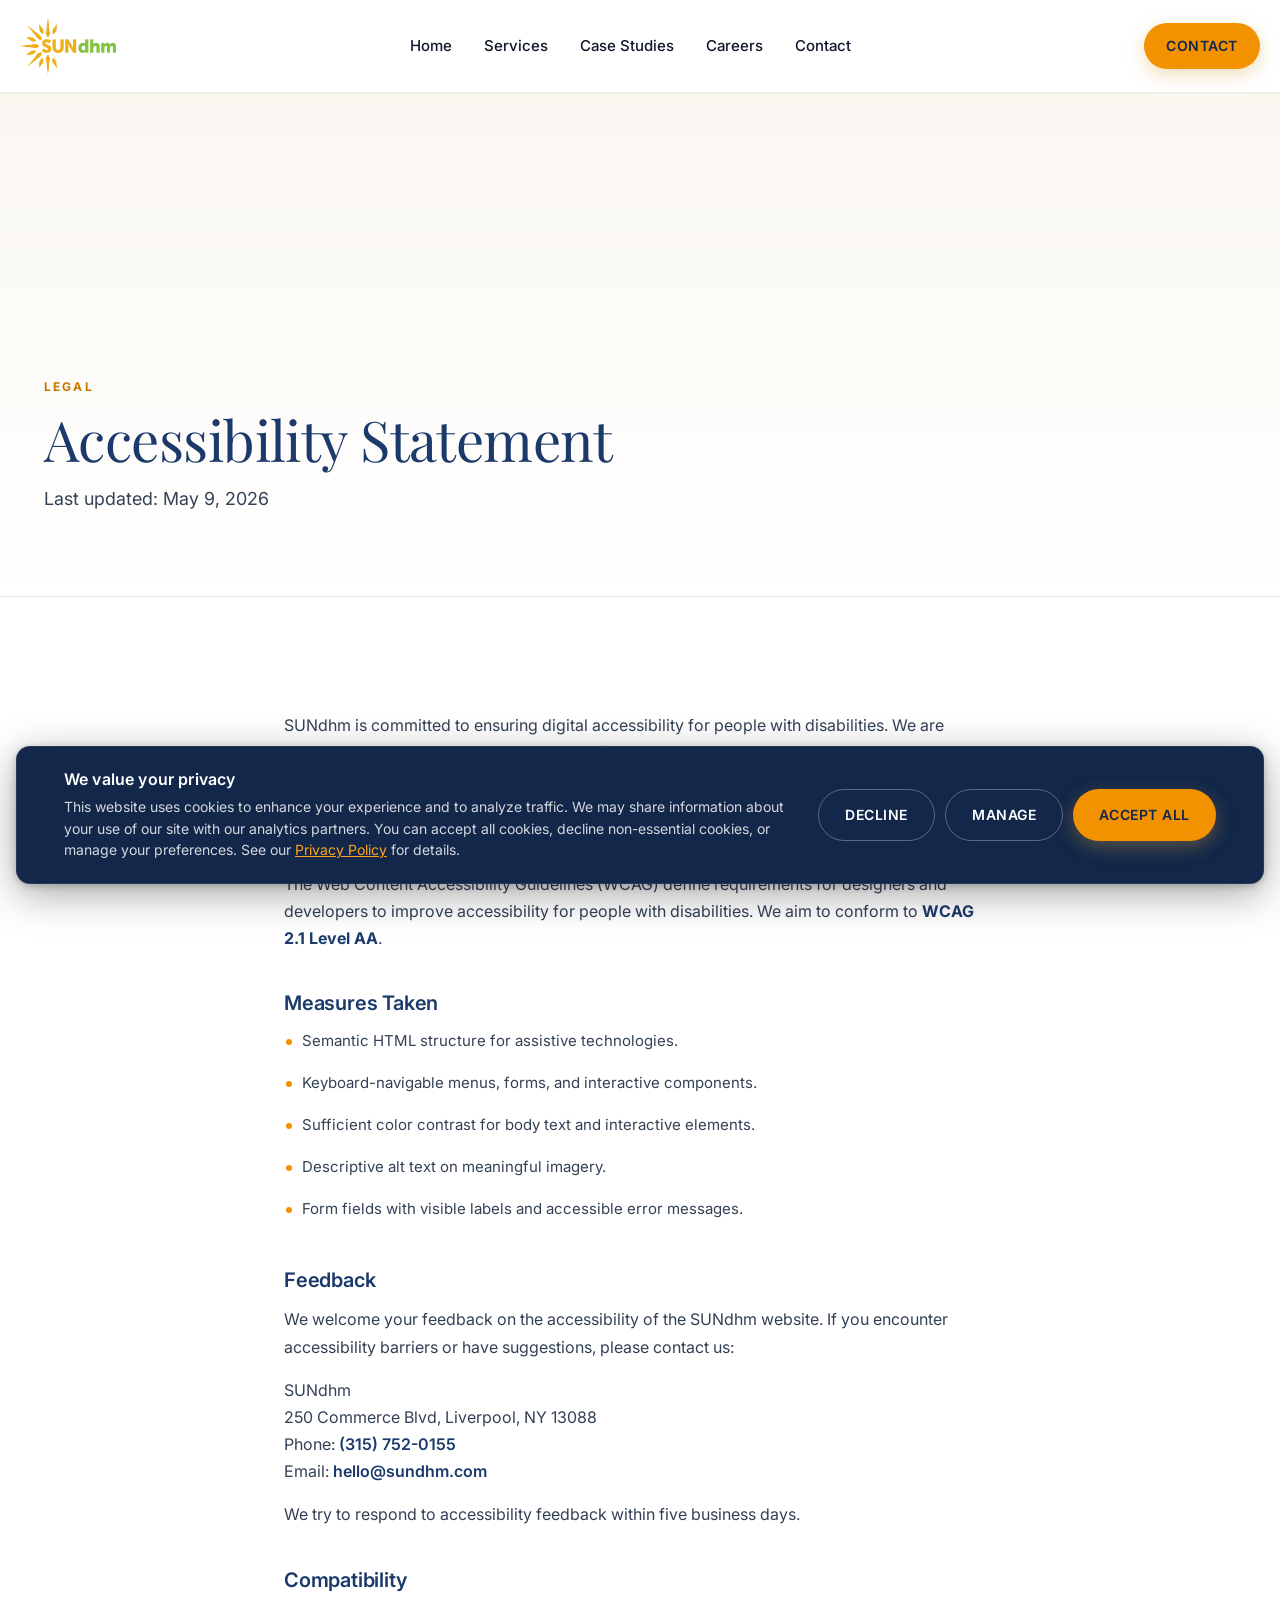
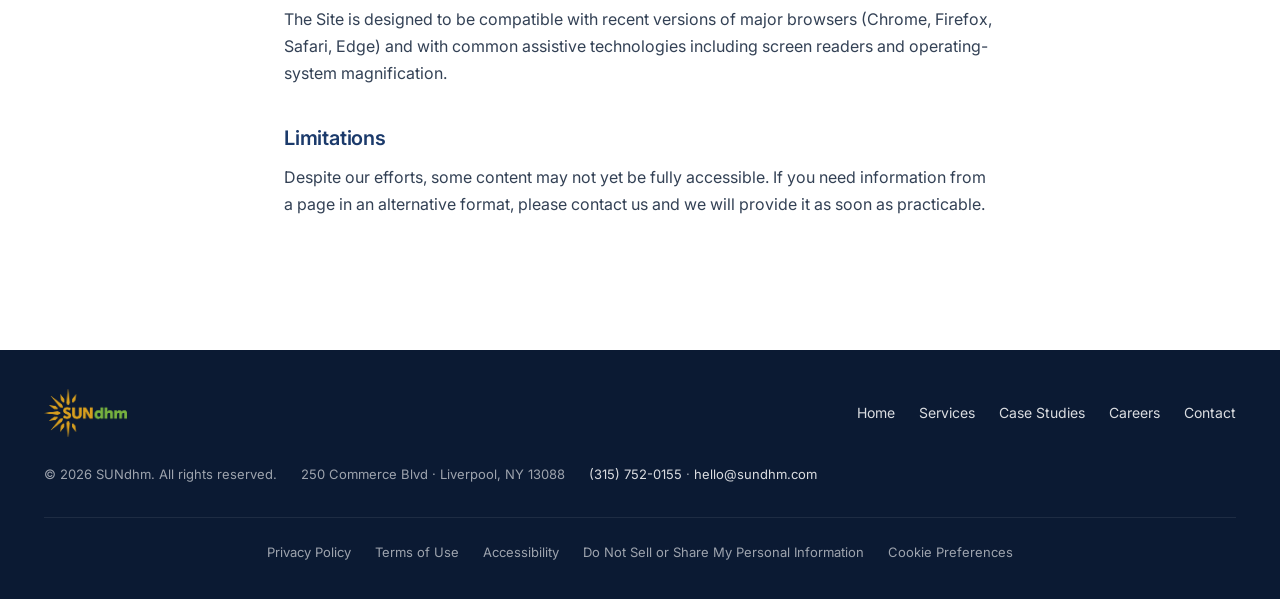
==== commit 4e4463db: "Fix .spec-list rendering: bold lead phrase now flows inline with description The previous rule used " ====
--- a/accessibility.html
+++ b/accessibility.html
@@ -28,7 +28,7 @@
 <link rel="preconnect" href="https://fonts.googleapis.com" />
 <link rel="preconnect" href="https://fonts.gstatic.com" crossorigin />
 <link href="https://fonts.googleapis.com/css2?family=Inter:wght@400;500;600;700&family=Playfair+Display:ital,wght@0,400;0,500;0,600;1,400&display=swap" rel="stylesheet" />
-<link rel="stylesheet" href="./style.css?v=1778463104" />
+<link rel="stylesheet" href="./style.css?v=1778463424" />
 
 <script type="application/ld+json">
 {
--- a/style.css
+++ b/style.css
@@ -331,8 +331,24 @@
 
 /* Lists / spec rows */
 .spec-list { list-style: none; padding: 0; margin: 16px 0 0; display: grid; gap: 10px; }
-.spec-list li { display: flex; gap: 10px; align-items: flex-start; font-size: 15px; color: var(--ink-soft); }
-.spec-list li::before { content: ''; width: 6px; height: 6px; margin-top: 9px; background: var(--gold); border-radius: 50%; flex-shrink: 0; }
+.spec-list li {
+  position: relative;
+  padding-left: 18px;
+  font-size: 15px;
+  line-height: 1.6;
+  color: var(--ink-soft);
+}
+.spec-list li::before {
+  content: '';
+  position: absolute;
+  left: 2px;
+  top: 0.65em;
+  width: 6px;
+  height: 6px;
+  background: var(--gold);
+  border-radius: 50%;
+}
+.spec-list li strong { font-weight: 700; color: var(--navy-deep, #122749); }
 
 /* Gallery grid */
 .gallery { display: grid; gap: 8px; grid-template-columns: repeat(2, 1fr); grid-auto-rows: 220px; }
